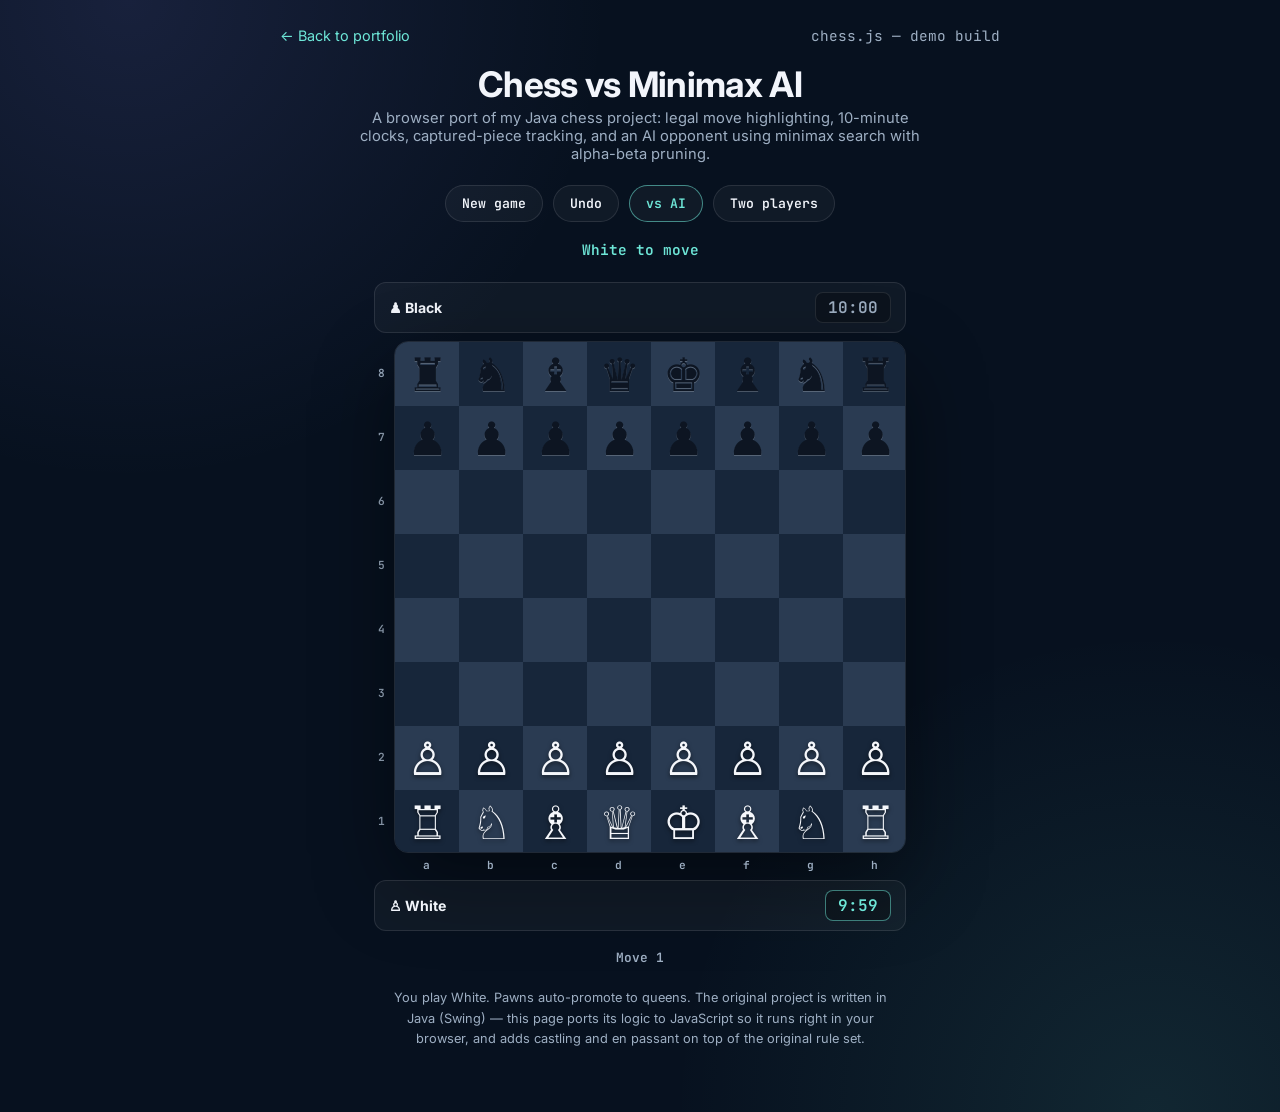
==== chess.html @ d443b810 "Add files via upload" ====
<!DOCTYPE html>
<html lang="en">
<head>
<meta charset="UTF-8" />
<meta name="viewport" content="width=device-width, initial-scale=1.0" />
<meta name="description" content="Play chess against a minimax AI — a browser demo of Siddhartha Sitaula's chess project." />
<title>Chess — Siddhartha Sitaula</title>
<link rel="preconnect" href="https://fonts.googleapis.com">
<link rel="preconnect" href="https://fonts.gstatic.com" crossorigin>
<link href="https://fonts.googleapis.com/css2?family=Inter:wght@400;600;700;800&family=JetBrains+Mono:wght@400;600&display=swap" rel="stylesheet">
<style>
  :root {
    --bg: #07111f;
    --surface: rgba(255, 255, 255, 0.04);
    --line: rgba(255, 255, 255, 0.1);
    --text: #f2f5fb;
    --muted: #9eafc3;
    --accent: #6ee7d8;
    --accent-2: #8b8cff;
    --light-sq: #2a3b52;
    --dark-sq: #17263a;
    --sq: min(10.5vw, 64px); /* one square; the whole board derives from this */
  }
  * { box-sizing: border-box; }
  body {
    margin: 0;
    min-height: 100vh;
    font-family: "Inter", sans-serif;
    color: var(--text);
    background:
      radial-gradient(circle at 10% 0%, rgba(139, 140, 255, 0.13), transparent 30%),
      radial-gradient(circle at 90% 100%, rgba(110, 231, 216, 0.1), transparent 30%),
      var(--bg);
    display: flex;
    flex-direction: column;
    align-items: center;
    padding: 26px 16px 50px;
  }
  a { color: var(--accent); text-decoration: none; }
  a:hover { text-decoration: underline; }
  .top {
    width: min(100%, 720px);
    display: flex;
    justify-content: space-between;
    align-items: center;
    margin-bottom: 18px;
    font-size: 0.9rem;
  }
  .top .mark {
    font-family: "JetBrains Mono", monospace;
    color: var(--muted);
  }
  h1 {
    margin: 0 0 4px;
    font-size: clamp(1.6rem, 4vw, 2.2rem);
    letter-spacing: -0.02em;
  }
  .sub {
    color: var(--muted);
    margin: 0 0 22px;
    font-size: 0.92rem;
    text-align: center;
    max-width: 560px;
  }
  .toolbar {
    display: flex;
    flex-wrap: wrap;
    gap: 10px;
    justify-content: center;
    margin-bottom: 18px;
  }
  .toolbar button {
    font: 600 0.82rem "JetBrains Mono", monospace;
    color: var(--text);
    background: var(--surface);
    border: 1px solid var(--line);
    border-radius: 999px;
    padding: 9px 16px;
    cursor: pointer;
    transition: border-color 0.2s ease, color 0.2s ease;
  }
  .toolbar button:hover { border-color: rgba(110, 231, 216, 0.45); }
  .toolbar button.on { color: var(--accent); border-color: rgba(110, 231, 216, 0.55); }
  #status {
    font: 600 0.9rem "JetBrains Mono", monospace;
    color: var(--accent);
    min-height: 1.4em;
    margin-bottom: 14px;
    text-align: center;
  }
  #status.alert { color: #ffd166; }
  #board {
    display: grid;
    grid-template-columns: repeat(8, var(--sq));
    grid-template-rows: repeat(8, var(--sq));
    width: calc(var(--sq) * 8);
    height: calc(var(--sq) * 8);
    border: 1px solid var(--line);
    border-radius: 14px;
    overflow: hidden;
    box-shadow: 0 30px 80px rgba(0, 0, 0, 0.45);
    user-select: none;
  }
  .sq {
    display: flex;
    align-items: center;
    justify-content: center;
    font-size: calc(var(--sq) * 0.72);
    line-height: 1;
    cursor: pointer;
    position: relative;
    overflow: hidden;
  }
  .sq.light { background: var(--light-sq); }
  .sq.dark { background: var(--dark-sq); }
  .sq.sel { outline: 3px solid var(--accent); outline-offset: -3px; }
  .sq.last { box-shadow: inset 0 0 0 100vmax rgba(139, 140, 255, 0.16); }
  .sq.check { box-shadow: inset 0 0 0 100vmax rgba(255, 107, 107, 0.3); }
  .sq .dot {
    position: absolute;
    width: 26%;
    height: 26%;
    border-radius: 50%;
    background: rgba(110, 231, 216, 0.4);
  }
  .sq .ring {
    position: absolute;
    inset: 6%;
    border-radius: 50%;
    border: 3px solid rgba(110, 231, 216, 0.55);
  }
  .sq .white-piece { color: #f5f7fb; text-shadow: 0 2px 4px rgba(0,0,0,0.55); }
  .sq .black-piece { color: #0d1522; text-shadow: 0 1px 0 rgba(255,255,255,0.22); }
  .footnote {
    margin-top: 22px;
    color: var(--muted);
    font-size: 0.8rem;
    text-align: center;
    max-width: 520px;
    line-height: 1.6;
  }
  .player-bar {
    width: calc(var(--sq) * 8 + 20px);
    display: flex;
    align-items: center;
    gap: 12px;
    padding: 9px 14px;
    margin: 8px 0;
    background: var(--surface);
    border: 1px solid var(--line);
    border-radius: 12px;
    font-size: 0.88rem;
    box-sizing: border-box;
  }
  .player-name { font-weight: 700; white-space: nowrap; }
  .captured {
    flex: 1;
    font-size: 1.05rem;
    letter-spacing: 2px;
    color: var(--muted);
    overflow: hidden;
    white-space: nowrap;
    text-overflow: ellipsis;
    min-height: 1.2em;
  }
  .clock {
    font: 600 1rem "JetBrains Mono", monospace;
    color: var(--muted);
    padding: 4px 12px;
    border: 1px solid var(--line);
    border-radius: 8px;
    background: rgba(0, 0, 0, 0.25);
  }
  .clock.active { color: var(--accent); border-color: rgba(110, 231, 216, 0.5); }
  .clock.low { color: #ff6b6b; border-color: rgba(255, 107, 107, 0.5); }
  .board-frame {
    display: flex;
    align-items: flex-start;
    gap: 6px;
  }
  .rank-labels {
    display: flex;
    flex-direction: column;
    height: calc(var(--sq) * 8);
  }
  .rank-labels span,
  .file-labels span {
    font: 600 0.7rem "JetBrains Mono", monospace;
    color: var(--muted);
    display: flex;
    align-items: center;
    justify-content: center;
  }
  .rank-labels span { flex: 1; width: 14px; }
  .file-labels {
    display: grid;
    grid-template-columns: repeat(8, var(--sq));
    margin-top: 5px;
  }
  .move-count {
    margin-top: 10px;
    font: 600 0.8rem "JetBrains Mono", monospace;
    color: var(--muted);
  }
</style>
</head>
<body>
  <div class="top">
    <a href="index.html">← Back to portfolio</a>
    <span class="mark">chess.js — demo build</span>
  </div>

  <h1>Chess vs Minimax AI</h1>
  <p class="sub">
    A browser port of my Java chess project: legal move highlighting, 10-minute clocks,
    captured-piece tracking, and an AI opponent using minimax search with alpha-beta pruning.
  </p>

  <div class="toolbar">
    <button id="newGame" type="button">New game</button>
    <button id="undo" type="button">Undo</button>
    <button id="modeAI" type="button" class="on">vs AI</button>
    <button id="modeTwo" type="button">Two players</button>
  </div>

  <div id="status" role="status" aria-live="polite"></div>

  <div class="player-bar" id="blackBar">
    <span class="player-name">♟ Black</span>
    <span class="captured" id="blackCaptured"></span>
    <span class="clock" id="blackClock">10:00</span>
  </div>

  <div class="board-frame">
    <div class="rank-labels" id="rankLabels"></div>
    <div>
      <div id="board" aria-label="Chess board"></div>
      <div class="file-labels" id="fileLabels"></div>
    </div>
  </div>

  <div class="player-bar" id="whiteBar">
    <span class="player-name">♙ White</span>
    <span class="captured" id="whiteCaptured"></span>
    <span class="clock" id="whiteClock">10:00</span>
  </div>

  <div class="move-count" id="moveCount">Move 1</div>

  <p class="footnote">
    You play White. Pawns auto-promote to queens. The original project is written in Java
    (Swing) — this page ports its logic to JavaScript so it runs right in your browser, and
    adds castling and en passant on top of the original rule set.
  </p>

<script>
"use strict";

/* ---------- State ---------- */
const GLYPH = {
  wp:"♙", wn:"♘", wb:"♗", wr:"♖", wq:"♕", wk:"♔",
  bp:"♟", bn:"♞", bb:"♝", br:"♜", bq:"♛", bk:"♚",
};
const VALUE = { p: 100, n: 320, b: 330, r: 500, q: 900, k: 0 };

// Piece-square table for pawns/knights to nudge the AI toward the center (from White's view).
const PST = {
  p: [0,0,0,0,0,0,0,0, 50,50,50,50,50,50,50,50, 10,10,20,30,30,20,10,10,
      5,5,10,25,25,10,5,5, 0,0,0,20,20,0,0,0, 5,-5,-10,0,0,-10,-5,5,
      5,10,10,-20,-20,10,10,5, 0,0,0,0,0,0,0,0],
  n: [-50,-40,-30,-30,-30,-30,-40,-50, -40,-20,0,0,0,0,-20,-40,
      -30,0,10,15,15,10,0,-30, -30,5,15,20,20,15,5,-30,
      -30,0,15,20,20,15,0,-30, -30,5,10,15,15,10,5,-30,
      -40,-20,0,5,5,0,-20,-40, -50,-40,-30,-30,-30,-30,-40,-50],
};

let state;
let selected = null;      // [r, c] of selected own piece
let legalForSelected = [];
let vsAI = true;
let aiThinking = false;

function freshState() {
  const e = null;
  const board = [
    ["br","bn","bb","bq","bk","bb","bn","br"],
    ["bp","bp","bp","bp","bp","bp","bp","bp"],
    [e,e,e,e,e,e,e,e],
    [e,e,e,e,e,e,e,e],
    [e,e,e,e,e,e,e,e],
    [e,e,e,e,e,e,e,e],
    ["wp","wp","wp","wp","wp","wp","wp","wp"],
    ["wr","wn","wb","wq","wk","wb","wn","wr"],
  ];
  return {
    board,
    turn: "w",
    castle: { wK: true, wQ: true, bK: true, bQ: true },
    ep: null,             // en passant target square [r, c], if any
    history: [],          // undo records
    lastMove: null,       // [[fr,fc],[tr,tc]] for highlighting
  };
}

const inside = (r, c) => r >= 0 && r < 8 && c >= 0 && c < 8;
const colorOf = (p) => (p ? p[0] : null);
const typeOf = (p) => (p ? p[1] : null);

/* ---------- Attack detection ---------- */
function isAttacked(board, r, c, by) {
  const pawnDir = by === "w" ? -1 : 1; // direction 'by' pawns move
  for (const dc of [-1, 1]) {
    const rr = r - pawnDir, cc = c + dc; // square a 'by' pawn would attack from
    if (inside(rr, cc) && board[rr][cc] === by + "p") return true;
  }
  const KN = [[-2,-1],[-2,1],[-1,-2],[-1,2],[1,-2],[1,2],[2,-1],[2,1]];
  for (const [dr, dc] of KN) {
    const rr = r + dr, cc = c + dc;
    if (inside(rr, cc) && board[rr][cc] === by + "n") return true;
  }
  for (let dr = -1; dr <= 1; dr++) for (let dc = -1; dc <= 1; dc++) {
    if (!dr && !dc) continue;
    const rr = r + dr, cc = c + dc;
    if (inside(rr, cc) && board[rr][cc] === by + "k") return true;
  }
  const RAYS = [
    [[-1,0],[1,0],[0,-1],[0,1], "r"],
    [[-1,-1],[-1,1],[1,-1],[1,1], "b"],
  ];
  for (const ray of RAYS) {
    const slider = ray[4];
    for (let i = 0; i < 4; i++) {
      let [dr, dc] = ray[i];
      let rr = r + dr, cc = c + dc;
      while (inside(rr, cc)) {
        const p = board[rr][cc];
        if (p) {
          if (colorOf(p) === by && (typeOf(p) === slider || typeOf(p) === "q")) return true;
          break;
        }
        rr += dr; cc += dc;
      }
    }
  }
  return false;
}

function findKing(board, color) {
  for (let r = 0; r < 8; r++) for (let c = 0; c < 8; c++) {
    if (board[r][c] === color + "k") return [r, c];
  }
  return null;
}

function inCheck(s, color) {
  const k = findKing(s.board, color);
  return k ? isAttacked(s.board, k[0], k[1], color === "w" ? "b" : "w") : false;
}

/* ---------- Move generation ---------- */
function pseudoMoves(s, r, c) {
  const board = s.board;
  const p = board[r][c];
  if (!p) return [];
  const color = colorOf(p), t = typeOf(p);
  const moves = [];
  const push = (tr, tc, flag) => moves.push({ from: [r, c], to: [tr, tc], flag });

  if (t === "p") {
    const dir = color === "w" ? -1 : 1;
    const startRow = color === "w" ? 6 : 1;
    if (inside(r + dir, c) && !board[r + dir][c]) {
      push(r + dir, c);
      if (r === startRow && !board[r + 2 * dir][c]) push(r + 2 * dir, c, "double");
    }
    for (const dc of [-1, 1]) {
      const rr = r + dir, cc = c + dc;
      if (!inside(rr, cc)) continue;
      if (board[rr][cc] && colorOf(board[rr][cc]) !== color) push(rr, cc);
      else if (s.ep && s.ep[0] === rr && s.ep[1] === cc) push(rr, cc, "ep");
    }
  } else if (t === "n") {
    for (const [dr, dc] of [[-2,-1],[-2,1],[-1,-2],[-1,2],[1,-2],[1,2],[2,-1],[2,1]]) {
      const rr = r + dr, cc = c + dc;
      if (inside(rr, cc) && colorOf(board[rr][cc]) !== color) push(rr, cc);
    }
  } else if (t === "k") {
    for (let dr = -1; dr <= 1; dr++) for (let dc = -1; dc <= 1; dc++) {
      if (!dr && !dc) continue;
      const rr = r + dr, cc = c + dc;
      if (inside(rr, cc) && colorOf(board[rr][cc]) !== color) push(rr, cc);
    }
    // Castling: rights intact, path clear, and king never passes through attack.
    const home = color === "w" ? 7 : 0;
    const enemy = color === "w" ? "b" : "w";
    if (r === home && c === 4 && !isAttacked(board, home, 4, enemy)) {
      if (s.castle[color + "K"] && !board[home][5] && !board[home][6] &&
          board[home][7] === color + "r" &&
          !isAttacked(board, home, 5, enemy) && !isAttacked(board, home, 6, enemy)) {
        push(home, 6, "castleK");
      }
      if (s.castle[color + "Q"] && !board[home][3] && !board[home][2] && !board[home][1] &&
          board[home][0] === color + "r" &&
          !isAttacked(board, home, 3, enemy) && !isAttacked(board, home, 2, enemy)) {
        push(home, 2, "castleQ");
      }
    }
  } else {
    const dirs = t === "r" ? [[-1,0],[1,0],[0,-1],[0,1]]
      : t === "b" ? [[-1,-1],[-1,1],[1,-1],[1,1]]
      : [[-1,0],[1,0],[0,-1],[0,1],[-1,-1],[-1,1],[1,-1],[1,1]];
    for (const [dr, dc] of dirs) {
      let rr = r + dr, cc = c + dc;
      while (inside(rr, cc)) {
        if (!board[rr][cc]) push(rr, cc);
        else { if (colorOf(board[rr][cc]) !== color) push(rr, cc); break; }
        rr += dr; cc += dc;
      }
    }
  }
  return moves;
}

function makeMove(s, move) {
  const { from, to, flag } = move;
  const board = s.board;
  const piece = board[from[0]][from[1]];
  const color = colorOf(piece);
  const record = {
    move,
    piece,
    captured: board[to[0]][to[1]],
    castle: { ...s.castle },
    ep: s.ep,
    lastMove: s.lastMove,
    epCaptured: null,
    promoted: false,
  };

  board[to[0]][to[1]] = piece;
  board[from[0]][from[1]] = null;

  if (flag === "ep") {
    const capRow = color === "w" ? to[0] + 1 : to[0] - 1;
    record.epCaptured = board[capRow][to[1]];
    board[capRow][to[1]] = null;
  }
  if (flag === "castleK") {
    board[to[0]][5] = board[to[0]][7];
    board[to[0]][7] = null;
  }
  if (flag === "castleQ") {
    board[to[0]][3] = board[to[0]][0];
    board[to[0]][0] = null;
  }
  if (typeOf(piece) === "p" && (to[0] === 0 || to[0] === 7)) {
    board[to[0]][to[1]] = color + "q"; // auto-queen
    record.promoted = true;
  }

  s.ep = flag === "double" ? [(from[0] + to[0]) / 2, from[1]] : null;

  if (typeOf(piece) === "k") { s.castle[color + "K"] = false; s.castle[color + "Q"] = false; }
  if (typeOf(piece) === "r") {
    if (from[1] === 0) s.castle[color + "Q"] = false;
    if (from[1] === 7) s.castle[color + "K"] = false;
  }
  if (record.captured && typeOf(record.captured) === "r") {
    const capColor = colorOf(record.captured);
    const capHome = capColor === "w" ? 7 : 0;
    if (to[0] === capHome && to[1] === 0) s.castle[capColor + "Q"] = false;
    if (to[0] === capHome && to[1] === 7) s.castle[capColor + "K"] = false;
  }

  s.lastMove = [from, to];
  s.turn = s.turn === "w" ? "b" : "w";
  s.history.push(record);
}

function unmakeMove(s) {
  const record = s.history.pop();
  if (!record) return;
  const { move, piece, captured, castle, ep, lastMove, epCaptured } = record;
  const { from, to, flag } = move;
  const board = s.board;

  board[from[0]][from[1]] = piece;
  board[to[0]][to[1]] = captured;

  if (flag === "ep") {
    const capRow = colorOf(piece) === "w" ? to[0] + 1 : to[0] - 1;
    board[capRow][to[1]] = epCaptured;
  }
  if (flag === "castleK") { board[to[0]][7] = board[to[0]][5]; board[to[0]][5] = null; }
  if (flag === "castleQ") { board[to[0]][0] = board[to[0]][3]; board[to[0]][3] = null; }

  s.castle = castle;
  s.ep = ep;
  s.lastMove = lastMove;
  s.turn = s.turn === "w" ? "b" : "w";
}

function legalMoves(s, color) {
  const out = [];
  for (let r = 0; r < 8; r++) for (let c = 0; c < 8; c++) {
    if (colorOf(s.board[r][c]) !== color) continue;
    for (const move of pseudoMoves(s, r, c)) {
      makeMove(s, move);
      if (!inCheck(s, color)) out.push(move);
      unmakeMove(s);
    }
  }
  return out;
}

/* ---------- Evaluation + minimax with alpha-beta ---------- */
function evaluate(s) {
  let score = 0;
  for (let r = 0; r < 8; r++) for (let c = 0; c < 8; c++) {
    const p = s.board[r][c];
    if (!p) continue;
    const t = typeOf(p);
    let v = VALUE[t];
    if (PST[t]) {
      const idx = colorOf(p) === "w" ? r * 8 + c : (7 - r) * 8 + c;
      v += PST[t][idx];
    }
    score += colorOf(p) === "w" ? v : -v;
  }
  return score; // positive favors White
}

function minimax(s, depth, alpha, beta, color) {
  const moves = legalMoves(s, color);
  if (moves.length === 0) {
    if (inCheck(s, color)) return color === "w" ? -100000 - depth : 100000 + depth;
    return 0; // stalemate
  }
  if (depth === 0) return evaluate(s);

  if (color === "w") {
    let best = -Infinity;
    for (const move of moves) {
      makeMove(s, move);
      best = Math.max(best, minimax(s, depth - 1, alpha, beta, "b"));
      unmakeMove(s);
      alpha = Math.max(alpha, best);
      if (beta <= alpha) break;
    }
    return best;
  }
  let best = Infinity;
  for (const move of moves) {
    makeMove(s, move);
    best = Math.min(best, minimax(s, depth - 1, alpha, beta, "w"));
    unmakeMove(s);
    beta = Math.min(beta, best);
    if (beta <= alpha) break;
  }
  return best;
}

function bestAIMove(s) {
  const moves = legalMoves(s, "b");
  let best = null, bestScore = Infinity;
  for (const move of moves) {
    makeMove(s, move);
    const score = minimax(s, 2, -Infinity, Infinity, "w");
    unmakeMove(s);
    if (score < bestScore || (score === bestScore && Math.random() < 0.3)) {
      bestScore = score;
      best = move;
    }
  }
  return best;
}

/* ---------- UI ---------- */
const boardEl = document.getElementById("board");
const statusEl = document.getElementById("status");
const whiteClockEl = document.getElementById("whiteClock");
const blackClockEl = document.getElementById("blackClock");
const whiteCapturedEl = document.getElementById("whiteCaptured");
const blackCapturedEl = document.getElementById("blackCaptured");
const moveCountEl = document.getElementById("moveCount");

/* Coordinate labels (a-h, 8-1), mirroring the Java version */
document.getElementById("rankLabels").innerHTML =
  [8,7,6,5,4,3,2,1].map((n) => `<span>${n}</span>`).join("");
document.getElementById("fileLabels").innerHTML =
  ["a","b","c","d","e","f","g","h"].map((f) => `<span>${f}</span>`).join("");

/* ---------- Chess clocks (10 minutes each, like the original) ---------- */
const INITIAL_SECONDS = 10 * 60;
let whiteSeconds = INITIAL_SECONDS;
let blackSeconds = INITIAL_SECONDS;
let flagged = null; // 'w' or 'b' when someone runs out of time
let clockInterval = null;

function fmtClock(s) {
  const m = Math.floor(s / 60);
  const sec = s % 60;
  return `${m}:${String(sec).padStart(2, "0")}`;
}

function gameIsOver() {
  return flagged !== null || legalMoves(state, state.turn).length === 0;
}

function renderClocks() {
  whiteClockEl.textContent = fmtClock(whiteSeconds);
  blackClockEl.textContent = fmtClock(blackSeconds);
  const over = gameIsOver();
  whiteClockEl.classList.toggle("active", !over && state.turn === "w");
  blackClockEl.classList.toggle("active", !over && state.turn === "b");
  whiteClockEl.classList.toggle("low", whiteSeconds <= 30);
  blackClockEl.classList.toggle("low", blackSeconds <= 30);
}

function startClock() {
  stopClock();
  clockInterval = setInterval(() => {
    if (gameIsOver()) { stopClock(); renderClocks(); updateStatus(); return; }
    if (state.turn === "w") {
      whiteSeconds -= 1;
      if (whiteSeconds <= 0) { whiteSeconds = 0; flagged = "w"; stopClock(); }
    } else {
      blackSeconds -= 1;
      if (blackSeconds <= 0) { blackSeconds = 0; flagged = "b"; stopClock(); }
    }
    renderClocks();
    if (flagged) updateStatus();
  }, 1000);
}

function stopClock() {
  if (clockInterval) { clearInterval(clockInterval); clockInterval = null; }
}

/* Captured pieces + move counter derived from move history */
function renderSidePanels() {
  const capturedByWhite = [];
  const capturedByBlack = [];
  for (const record of state.history) {
    const captured = record.captured || record.epCaptured;
    if (!captured) continue;
    if (colorOf(captured) === "b") capturedByWhite.push(GLYPH[captured]);
    else capturedByBlack.push(GLYPH[captured]);
  }
  // Each bar shows the pieces that player has captured.
  whiteCapturedEl.textContent = capturedByWhite.join(" ");
  blackCapturedEl.textContent = capturedByBlack.join(" ");
  moveCountEl.textContent = `Move ${Math.floor(state.history.length / 2) + 1}`;
}

function render() {
  boardEl.innerHTML = "";
  const checkedKing = inCheck(state, state.turn) ? findKing(state.board, state.turn) : null;

  for (let r = 0; r < 8; r++) for (let c = 0; c < 8; c++) {
    const sq = document.createElement("div");
    sq.className = `sq ${(r + c) % 2 === 0 ? "light" : "dark"}`;
    sq.dataset.r = r;
    sq.dataset.c = c;

    if (selected && selected[0] === r && selected[1] === c) sq.classList.add("sel");
    if (state.lastMove) {
      const [[fr, fc], [tr, tc]] = state.lastMove;
      if ((fr === r && fc === c) || (tr === r && tc === c)) sq.classList.add("last");
    }
    if (checkedKing && checkedKing[0] === r && checkedKing[1] === c) sq.classList.add("check");

    const p = state.board[r][c];
    if (p) {
      const span = document.createElement("span");
      span.className = colorOf(p) === "w" ? "white-piece" : "black-piece";
      span.textContent = GLYPH[p];
      sq.appendChild(span);
    }

    const target = legalForSelected.find((m) => m.to[0] === r && m.to[1] === c);
    if (target) {
      const marker = document.createElement("span");
      marker.className = p ? "ring" : "dot";
      sq.appendChild(marker);
    }

    sq.addEventListener("click", () => onSquareClick(r, c));
    boardEl.appendChild(sq);
  }
  renderClocks();
  renderSidePanels();
  updateStatus();
}

function updateStatus() {
  statusEl.classList.remove("alert");
  if (flagged) {
    statusEl.classList.add("alert");
    statusEl.textContent = `${flagged === "w" ? "White" : "Black"} ran out of time — ${flagged === "w" ? "Black" : "White"} wins`;
    return;
  }
  const moves = legalMoves(state, state.turn);
  const check = inCheck(state, state.turn);
  if (moves.length === 0) {
    statusEl.classList.add("alert");
    statusEl.textContent = check
      ? `Checkmate — ${state.turn === "w" ? "Black" : "White"} wins`
      : "Stalemate — draw";
    stopClock();
    renderClocks();
    return;
  }
  const side = state.turn === "w" ? "White" : "Black";
  if (aiThinking) statusEl.textContent = "AI is thinking…";
  else if (check) { statusEl.classList.add("alert"); statusEl.textContent = `${side} to move — check!`; }
  else statusEl.textContent = `${side} to move`;
}

function onSquareClick(r, c) {
  if (aiThinking || flagged) return;
  if (vsAI && state.turn === "b") return;

  const target = legalForSelected.find((m) => m.to[0] === r && m.to[1] === c);
  if (selected && target) {
    makeMove(state, target);
    selected = null;
    legalForSelected = [];
    render();
    maybeAIMove();
    return;
  }
  const p = state.board[r][c];
  if (p && colorOf(p) === state.turn) {
    selected = [r, c];
    legalForSelected = legalMoves(state, state.turn).filter(
      (m) => m.from[0] === r && m.from[1] === c
    );
  } else {
    selected = null;
    legalForSelected = [];
  }
  render();
}

function maybeAIMove() {
  if (!vsAI || state.turn !== "b" || flagged) return;
  if (legalMoves(state, "b").length === 0) return;
  aiThinking = true;
  updateStatus();
  setTimeout(() => {
    const move = bestAIMove(state);
    if (move) makeMove(state, move);
    aiThinking = false;
    render();
  }, 60);
}

/* ---------- Controls ---------- */
document.getElementById("newGame").addEventListener("click", () => {
  state = freshState();
  selected = null;
  legalForSelected = [];
  aiThinking = false;
  whiteSeconds = INITIAL_SECONDS;
  blackSeconds = INITIAL_SECONDS;
  flagged = null;
  startClock();
  render();
});

document.getElementById("undo").addEventListener("click", () => {
  if (aiThinking || flagged || state.history.length === 0) return;
  unmakeMove(state);
  // In AI mode, undo the AI's reply too so it's White's turn again.
  if (vsAI && state.turn === "b" && state.history.length > 0) unmakeMove(state);
  selected = null;
  legalForSelected = [];
  render();
});

const modeAIBtn = document.getElementById("modeAI");
const modeTwoBtn = document.getElementById("modeTwo");

function setMode(ai) {
  vsAI = ai;
  modeAIBtn.classList.toggle("on", ai);
  modeTwoBtn.classList.toggle("on", !ai);
  if (ai) maybeAIMove();
}
modeAIBtn.addEventListener("click", () => setMode(true));
modeTwoBtn.addEventListener("click", () => setMode(false));

state = freshState();
startClock();
render();
</script>
</body>
</html>
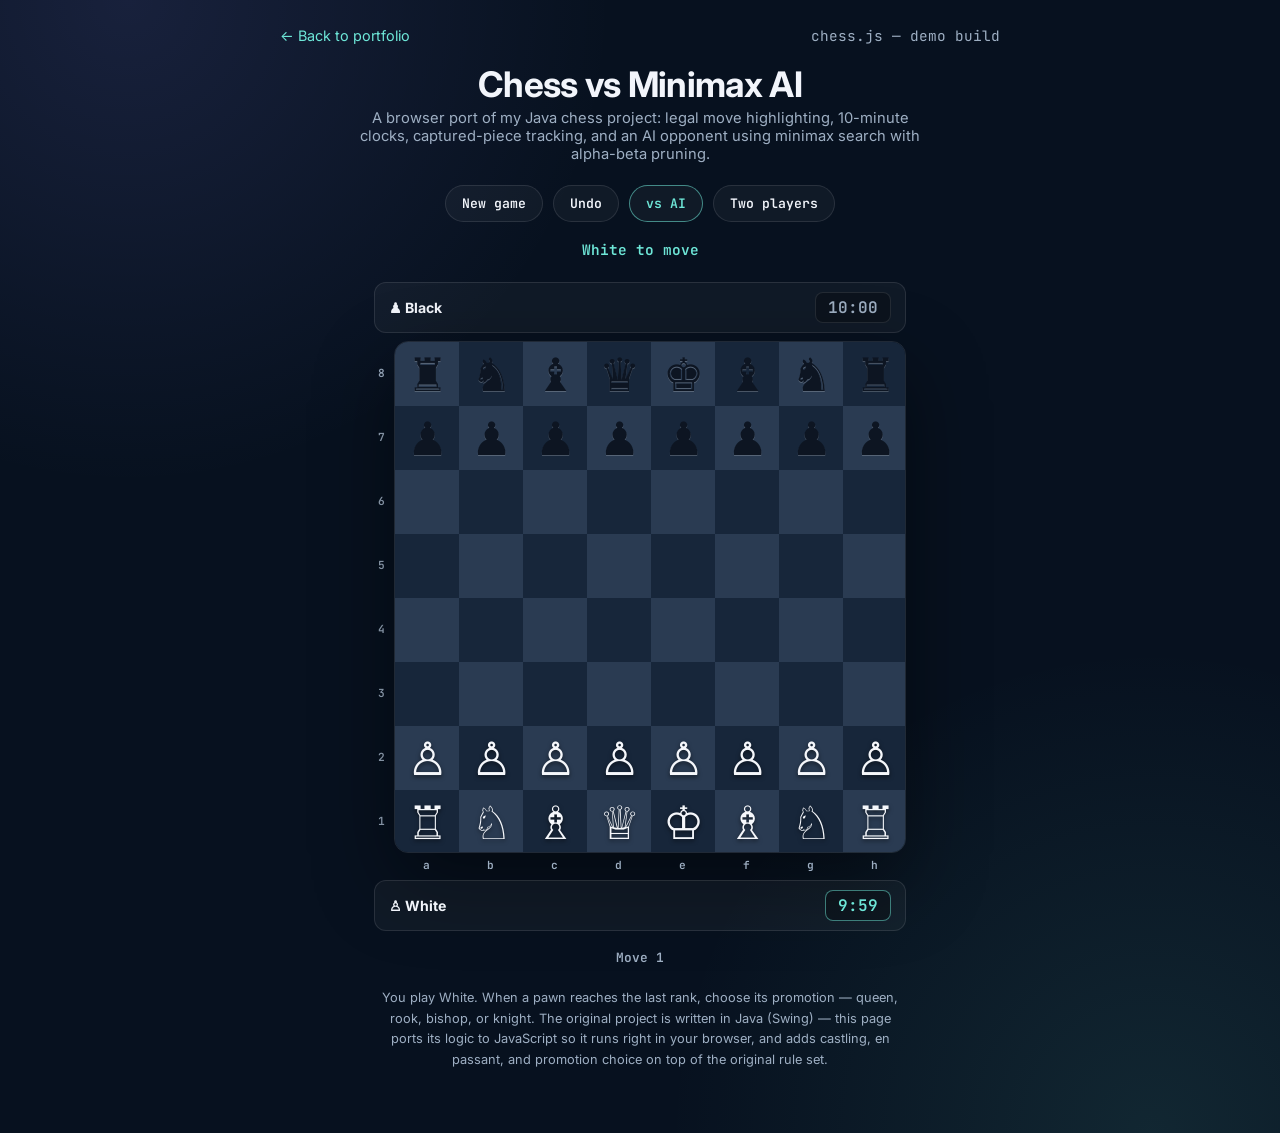
==== commit 3ccc2237: "Implement pawn promotion overlay and logic Added a promotion overlay for pawn promotion choices, all" ====
--- a/chess.html
+++ b/chess.html
@@ -202,6 +202,52 @@
     font: 600 0.8rem "JetBrains Mono", monospace;
     color: var(--muted);
   }
+  .promo-overlay {
+    display: none;
+    position: fixed;
+    inset: 0;
+    z-index: 100;
+    align-items: center;
+    justify-content: center;
+    background: rgba(4, 9, 15, 0.7);
+    backdrop-filter: blur(3px);
+  }
+  .promo-overlay.active { display: flex; }
+  .promo-box {
+    background: rgba(9, 18, 30, 0.97);
+    border: 1px solid rgba(110, 231, 216, 0.25);
+    border-radius: 16px;
+    padding: 22px 26px 14px;
+    text-align: center;
+    box-shadow: 0 24px 70px rgba(0, 0, 0, 0.5);
+  }
+  .promo-title {
+    margin: 0 0 14px;
+    font: 600 0.85rem "JetBrains Mono", monospace;
+    color: var(--accent);
+  }
+  .promo-choices { display: flex; gap: 10px; }
+  .promo-choices button {
+    width: 64px;
+    height: 64px;
+    font-size: 40px;
+    line-height: 1;
+    background: var(--surface);
+    border: 1px solid var(--line);
+    border-radius: 12px;
+    cursor: pointer;
+    color: #f5f7fb;
+    transition: border-color 0.15s ease, transform 0.15s ease;
+  }
+  .promo-choices button:hover {
+    border-color: rgba(110, 231, 216, 0.6);
+    transform: translateY(-2px);
+  }
+  .promo-hint {
+    margin: 12px 0 0;
+    font: 400 0.68rem "JetBrains Mono", monospace;
+    color: #5c6f82;
+  }
 </style>
 </head>
 <body>
@@ -247,10 +293,19 @@
 
   <div class="move-count" id="moveCount">Move 1</div>
 
+  <div class="promo-overlay" id="promoOverlay" role="dialog" aria-modal="true" aria-label="Choose promotion piece">
+    <div class="promo-box">
+      <p class="promo-title">Promote pawn to</p>
+      <div class="promo-choices" id="promoChoices"></div>
+      <p class="promo-hint">Esc to cancel</p>
+    </div>
+  </div>
+
   <p class="footnote">
-    You play White. Pawns auto-promote to queens. The original project is written in Java
-    (Swing) — this page ports its logic to JavaScript so it runs right in your browser, and
-    adds castling and en passant on top of the original rule set.
+    You play White. When a pawn reaches the last rank, choose its promotion — queen, rook,
+    bishop, or knight. The original project is written in Java (Swing) — this page ports its
+    logic to JavaScript so it runs right in your browser, and adds castling, en passant, and
+    promotion choice on top of the original rule set.
   </p>
 
 <script>
@@ -454,7 +509,7 @@
     board[to[0]][0] = null;
   }
   if (typeOf(piece) === "p" && (to[0] === 0 || to[0] === 7)) {
-    board[to[0]][to[1]] = color + "q"; // auto-queen
+    board[to[0]][to[1]] = color + (move.promo || "q");
     record.promoted = true;
   }
 
@@ -717,12 +772,66 @@
   else statusEl.textContent = `${side} to move`;
 }
 
+/* ---------- Pawn promotion picker ---------- */
+const promoOverlay = document.getElementById("promoOverlay");
+const promoChoices = document.getElementById("promoChoices");
+let pendingPromotion = null;
+
+function openPromotionPicker(move, color) {
+  pendingPromotion = move;
+  promoChoices.innerHTML = "";
+  ["q", "r", "b", "n"].forEach((pieceType) => {
+    const btn = document.createElement("button");
+    btn.type = "button";
+    btn.textContent = GLYPH[color + pieceType];
+    btn.setAttribute("aria-label", { q: "Queen", r: "Rook", b: "Bishop", n: "Knight" }[pieceType]);
+    btn.addEventListener("click", () => completePromotion(pieceType));
+    promoChoices.appendChild(btn);
+  });
+  promoOverlay.classList.add("active");
+  promoChoices.firstChild.focus();
+}
+
+function completePromotion(pieceType) {
+  if (!pendingPromotion) return;
+  const move = pendingPromotion;
+  pendingPromotion = null;
+  promoOverlay.classList.remove("active");
+  move.promo = pieceType;
+  makeMove(state, move);
+  selected = null;
+  legalForSelected = [];
+  render();
+  maybeAIMove();
+}
+
+function cancelPromotion() {
+  pendingPromotion = null;
+  promoOverlay.classList.remove("active");
+  selected = null;
+  legalForSelected = [];
+  render();
+}
+
+document.addEventListener("keydown", (event) => {
+  if (event.key === "Escape" && pendingPromotion) cancelPromotion();
+});
+
+promoOverlay.addEventListener("click", (event) => {
+  if (event.target === promoOverlay) cancelPromotion();
+});
+
 function onSquareClick(r, c) {
-  if (aiThinking || flagged) return;
+  if (aiThinking || flagged || pendingPromotion) return;
   if (vsAI && state.turn === "b") return;
 
   const target = legalForSelected.find((m) => m.to[0] === r && m.to[1] === c);
   if (selected && target) {
+    const movingPiece = state.board[target.from[0]][target.from[1]];
+    if (typeOf(movingPiece) === "p" && (target.to[0] === 0 || target.to[0] === 7)) {
+      openPromotionPicker(target, colorOf(movingPiece));
+      return;
+    }
     makeMove(state, target);
     selected = null;
     legalForSelected = [];
